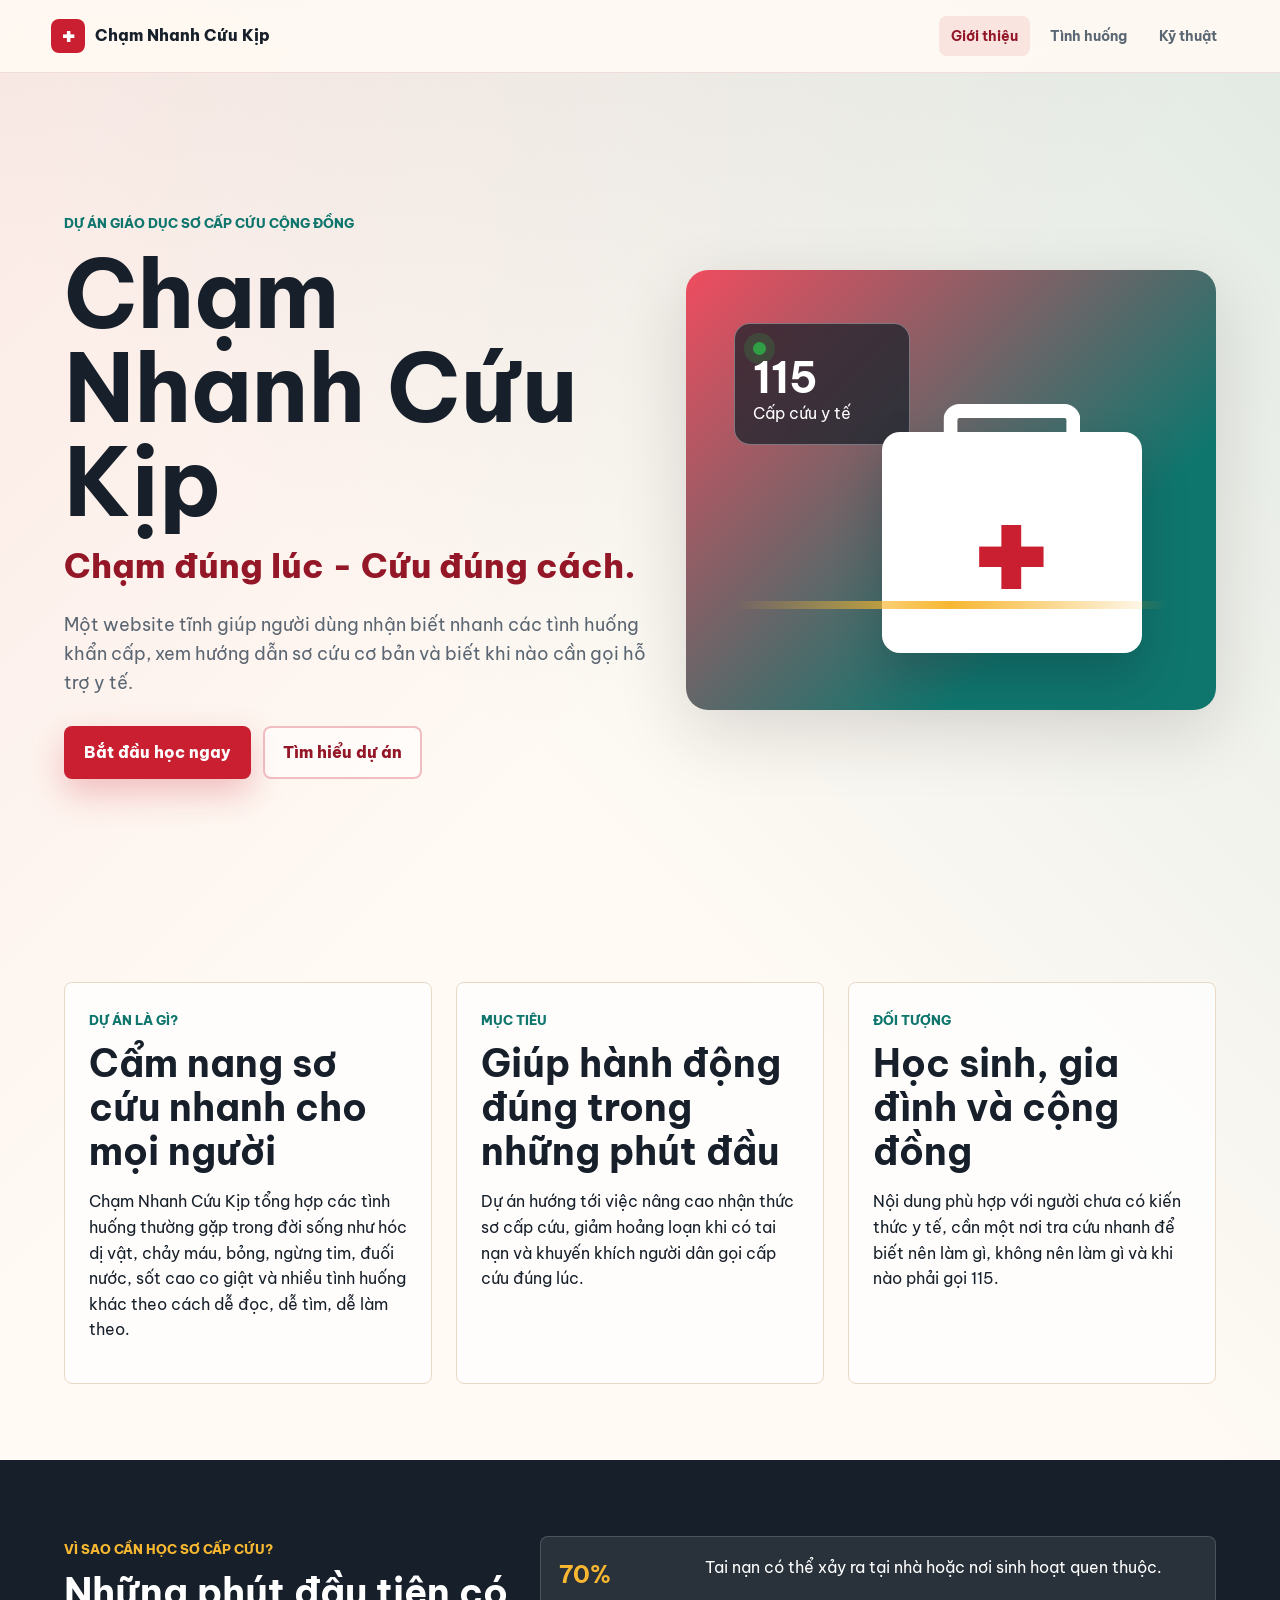
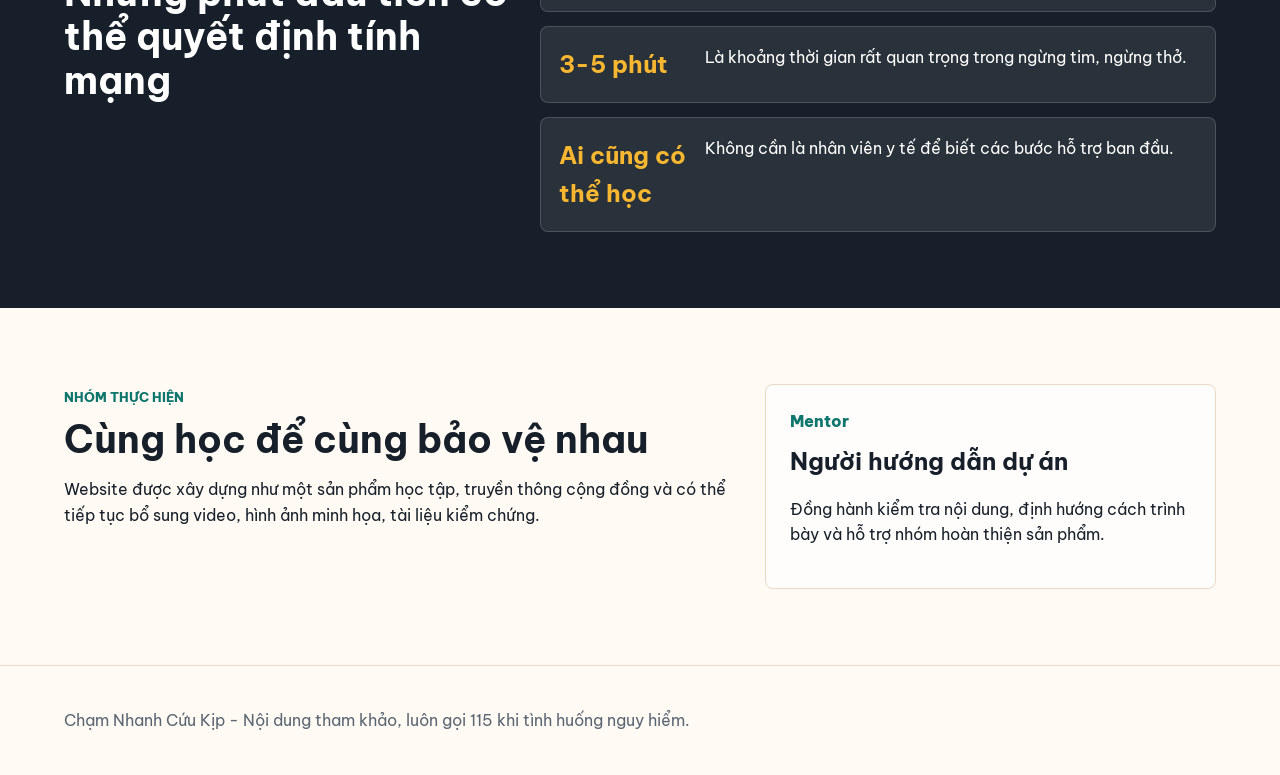
==== index.html @ 4c3e6d43 "first commit" ====
<!DOCTYPE html>
<html lang="vi">
<head>
  <meta charset="UTF-8">
  <meta name="viewport" content="width=device-width, initial-scale=1.0">
  <title>Chạm Nhanh Cứu Kịp | Giới thiệu dự án</title>
  <link rel="preconnect" href="https://fonts.googleapis.com">
  <link rel="preconnect" href="https://fonts.gstatic.com" crossorigin>
  <link href="https://fonts.googleapis.com/css2?family=Be+Vietnam+Pro:wght@400;600;700;800&display=swap" rel="stylesheet">
  <link rel="stylesheet" href="styles.css">
</head>
<body>
  <header class="site-header">
    <a class="brand" href="index.html">
      <span class="brand-mark">+</span>
      <span>Chạm Nhanh Cứu Kịp</span>
    </a>
    <nav class="nav-links" aria-label="Điều hướng chính">
      <a class="active" href="index.html">Giới thiệu</a>
      <a href="situations.html">Tình huống</a>
      <a href="situations.html#techniques">Kỹ thuật</a>
    </nav>
  </header>

  <main>
    <section class="hero">
      <div class="hero-content">
        <p class="eyebrow">Dự án giáo dục sơ cấp cứu cộng đồng</p>
        <h1>Chạm Nhanh Cứu Kịp</h1>
        <p class="slogan">Chạm đúng lúc - Cứu đúng cách.</p>
        <p class="hero-copy">
          Một website tĩnh giúp người dùng nhận biết nhanh các tình huống khẩn cấp,
          xem hướng dẫn sơ cứu cơ bản và biết khi nào cần gọi hỗ trợ y tế.
        </p>
        <div class="hero-actions">
          <a class="button primary" href="situations.html">Bắt đầu học ngay</a>
          <a class="button secondary" href="#about">Tìm hiểu dự án</a>
        </div>
      </div>

      <div class="hero-visual" aria-label="Minh họa sơ cấp cứu">
        <div class="pulse-card">
          <span class="pulse-dot"></span>
          <strong>115</strong>
          <span>Cấp cứu y tế</span>
        </div>
        <div class="first-aid-kit">
          <span class="kit-cross">+</span>
        </div>
        <div class="signal-line"></div>
      </div>
    </section>

    <section id="about" class="section intro-grid">
      <article>
        <span class="section-label">Dự án là gì?</span>
        <h2>Cẩm nang sơ cứu nhanh cho mọi người</h2>
        <p>
          Chạm Nhanh Cứu Kịp tổng hợp các tình huống thường gặp trong đời sống như
          hóc dị vật, chảy máu, bỏng, ngừng tim, đuối nước, sốt cao co giật và nhiều
          tình huống khác theo cách dễ đọc, dễ tìm, dễ làm theo.
        </p>
      </article>
      <article>
        <span class="section-label">Mục tiêu</span>
        <h2>Giúp hành động đúng trong những phút đầu</h2>
        <p>
          Dự án hướng tới việc nâng cao nhận thức sơ cấp cứu, giảm hoảng loạn khi có
          tai nạn và khuyến khích người dân gọi cấp cứu đúng lúc.
        </p>
      </article>
      <article>
        <span class="section-label">Đối tượng</span>
        <h2>Học sinh, gia đình và cộng đồng</h2>
        <p>
          Nội dung phù hợp với người chưa có kiến thức y tế, cần một nơi tra cứu nhanh
          để biết nên làm gì, không nên làm gì và khi nào phải gọi 115.
        </p>
      </article>
    </section>

    <section class="section reason-band">
      <div>
        <span class="section-label">Vì sao cần học sơ cấp cứu?</span>
        <h2>Những phút đầu tiên có thể quyết định tính mạng</h2>
      </div>
      <div class="reason-list">
        <div><strong>70%</strong><span>Tai nạn có thể xảy ra tại nhà hoặc nơi sinh hoạt quen thuộc.</span></div>
        <div><strong>3-5 phút</strong><span>Là khoảng thời gian rất quan trọng trong ngừng tim, ngừng thở.</span></div>
        <div><strong>Ai cũng có thể học</strong><span>Không cần là nhân viên y tế để biết các bước hỗ trợ ban đầu.</span></div>
      </div>
    </section>

    <section class="section team-section">
      <div>
        <span class="section-label">Nhóm thực hiện</span>
        <h2>Cùng học để cùng bảo vệ nhau</h2>
        <p>
          Website được xây dựng như một sản phẩm học tập, truyền thông cộng đồng và
          có thể tiếp tục bổ sung video, hình ảnh minh họa, tài liệu kiểm chứng.
        </p>
      </div>
      <div class="mentor-box">
        <span>Mentor</span>
        <strong>Người hướng dẫn dự án</strong>
        <p>Đồng hành kiểm tra nội dung, định hướng cách trình bày và hỗ trợ nhóm hoàn thiện sản phẩm.</p>
      </div>
    </section>
  </main>

  <footer class="footer">
    <p>Chạm Nhanh Cứu Kịp - Nội dung tham khảo, luôn gọi 115 khi tình huống nguy hiểm.</p>
  </footer>
</body>
</html>
---- styles.css ----
:root {
  --red: #c91f31;
  --red-dark: #941728;
  --teal: #0f766e;
  --ink: #17202a;
  --muted: #5b6673;
  --paper: #fffaf4;
  --cream: #f8efe4;
  --line: #ead9c7;
  --white: #ffffff;
  --yellow: #f7b731;
  --green: #2f9e44;
  --shadow: 0 22px 70px rgba(34, 24, 18, 0.14);
}

* {
  box-sizing: border-box;
}

html {
  scroll-behavior: smooth;
}

body {
  margin: 0;
  color: var(--ink);
  background:
    linear-gradient(135deg, rgba(201, 31, 49, 0.08), transparent 36%),
    linear-gradient(225deg, rgba(15, 118, 110, 0.12), transparent 42%),
    var(--paper);
  font-family: "Be Vietnam Pro", sans-serif;
  line-height: 1.6;
}

a {
  color: inherit;
  text-decoration: none;
}

.site-header {
  position: sticky;
  top: 0;
  z-index: 20;
  display: flex;
  align-items: center;
  justify-content: space-between;
  gap: 18px;
  padding: 16px clamp(18px, 4vw, 64px);
  background: rgba(255, 250, 244, 0.92);
  border-bottom: 1px solid rgba(148, 23, 40, 0.12);
  backdrop-filter: blur(14px);
}

.brand {
  display: inline-flex;
  align-items: center;
  gap: 10px;
  font-weight: 800;
}

.brand-mark {
  display: grid;
  width: 34px;
  height: 34px;
  place-items: center;
  color: var(--white);
  background: var(--red);
  border-radius: 8px;
  font-size: 26px;
  line-height: 1;
}

.nav-links {
  display: flex;
  flex-wrap: wrap;
  gap: 8px;
}

.nav-links a {
  padding: 9px 12px;
  border-radius: 8px;
  color: var(--muted);
  font-weight: 700;
  font-size: 14px;
}

.nav-links a:hover,
.nav-links .active {
  color: var(--red-dark);
  background: rgba(201, 31, 49, 0.09);
}

.hero {
  min-height: calc(100vh - 67px);
  display: grid;
  grid-template-columns: minmax(0, 1.05fr) minmax(320px, 0.95fr);
  align-items: center;
  gap: 36px;
  padding: clamp(34px, 5vw, 72px) clamp(18px, 5vw, 76px);
  overflow: hidden;
}

.hero-content h1,
.page-title h1 {
  margin: 10px 0 10px;
  font-size: clamp(42px, 8vw, 94px);
  line-height: 1;
  letter-spacing: 0;
}

.slogan {
  margin: 0;
  color: var(--red-dark);
  font-size: clamp(21px, 3vw, 34px);
  font-weight: 800;
}

.hero-copy,
.page-title p {
  max-width: 690px;
  color: var(--muted);
  font-size: 18px;
}

.eyebrow,
.section-label {
  color: var(--teal);
  font-weight: 800;
  text-transform: uppercase;
  letter-spacing: 0;
  font-size: 13px;
}

.hero-actions {
  display: flex;
  flex-wrap: wrap;
  gap: 12px;
  margin-top: 28px;
}

.button {
  display: inline-flex;
  align-items: center;
  justify-content: center;
  min-height: 46px;
  padding: 12px 18px;
  border: 2px solid transparent;
  border-radius: 8px;
  font-weight: 800;
}

.button.primary {
  color: var(--white);
  background: var(--red);
  box-shadow: 0 14px 34px rgba(201, 31, 49, 0.26);
}

.button.secondary {
  color: var(--red-dark);
  border-color: rgba(201, 31, 49, 0.28);
  background: rgba(255, 255, 255, 0.55);
}

.hero-visual {
  position: relative;
  min-height: 440px;
  border-radius: 22px;
  background:
    radial-gradient(circle at 28% 24%, rgba(255, 255, 255, 0.95), transparent 0 22%, transparent 23%),
    linear-gradient(135deg, #f04c5f, #0f766e 72%);
  box-shadow: var(--shadow);
}

.first-aid-kit {
  position: absolute;
  right: 14%;
  bottom: 13%;
  width: min(260px, 58%);
  aspect-ratio: 1.18;
  border-radius: 18px;
  background: var(--white);
  box-shadow: 0 24px 45px rgba(23, 32, 42, 0.25);
}

.first-aid-kit::before {
  content: "";
  position: absolute;
  top: -28px;
  left: 50%;
  width: 42%;
  height: 38px;
  border: 14px solid var(--white);
  border-bottom: 0;
  border-radius: 16px 16px 0 0;
  transform: translateX(-50%);
}

.kit-cross {
  position: absolute;
  inset: 0;
  display: grid;
  place-items: center;
  color: var(--red);
  font-size: clamp(84px, 12vw, 148px);
  font-weight: 800;
}

.pulse-card {
  position: absolute;
  top: 12%;
  left: 9%;
  display: grid;
  gap: 2px;
  width: 176px;
  padding: 18px;
  color: var(--white);
  background: rgba(23, 32, 42, 0.72);
  border: 1px solid rgba(255, 255, 255, 0.35);
  border-radius: 16px;
  backdrop-filter: blur(8px);
}

.pulse-card strong {
  font-size: 42px;
  line-height: 1;
}

.pulse-dot {
  width: 13px;
  height: 13px;
  border-radius: 50%;
  background: var(--green);
  box-shadow: 0 0 0 9px rgba(47, 158, 68, 0.22);
}

.signal-line {
  position: absolute;
  left: 9%;
  right: 9%;
  bottom: 23%;
  height: 8px;
  background: linear-gradient(90deg, transparent, var(--yellow), transparent);
  border-radius: 999px;
}

.section {
  padding: clamp(42px, 6vw, 76px) clamp(18px, 5vw, 76px);
}

.intro-grid,
.team-section {
  display: grid;
  grid-template-columns: repeat(3, minmax(0, 1fr));
  gap: 24px;
}

.intro-grid article,
.mentor-box,
.knowledge-grid article {
  padding: 24px;
  background: rgba(255, 255, 255, 0.72);
  border: 1px solid var(--line);
  border-radius: 8px;
}

.intro-grid h2,
.team-section h2,
.reason-band h2,
.technique-section h2,
.knowledge-section h2 {
  margin: 8px 0 12px;
  font-size: clamp(25px, 3vw, 42px);
  line-height: 1.15;
}

.reason-band {
  display: grid;
  grid-template-columns: 0.8fr 1.2fr;
  gap: 26px;
  background: var(--ink);
  color: var(--white);
}

.reason-band .section-label {
  color: var(--yellow);
}

.reason-list {
  display: grid;
  gap: 14px;
}

.reason-list div {
  display: grid;
  grid-template-columns: 130px 1fr;
  gap: 16px;
  padding: 18px;
  background: rgba(255, 255, 255, 0.08);
  border: 1px solid rgba(255, 255, 255, 0.16);
  border-radius: 8px;
}

.reason-list strong {
  color: var(--yellow);
  font-size: 24px;
}

.team-section {
  grid-template-columns: 1.2fr 0.8fr;
  align-items: start;
}

.mentor-box span {
  color: var(--teal);
  font-weight: 800;
}

.mentor-box strong {
  display: block;
  margin-top: 8px;
  font-size: 24px;
}

.page-title {
  padding: clamp(38px, 5vw, 70px) clamp(18px, 5vw, 76px) 24px;
}

.search-box {
  display: grid;
  gap: 8px;
  max-width: 760px;
  margin-top: 24px;
  font-weight: 800;
}

.search-box input {
  width: 100%;
  min-height: 54px;
  padding: 0 16px;
  color: var(--ink);
  background: var(--white);
  border: 2px solid rgba(15, 118, 110, 0.22);
  border-radius: 8px;
  font: inherit;
  outline: none;
}

.search-box input:focus {
  border-color: var(--teal);
  box-shadow: 0 0 0 4px rgba(15, 118, 110, 0.12);
}

.card-grid {
  display: grid;
  grid-template-columns: repeat(auto-fit, minmax(190px, 1fr));
  gap: 16px;
}

.situation-card {
  display: grid;
  gap: 12px;
  min-height: 168px;
  padding: 18px;
  background: var(--white);
  border: 1px solid var(--line);
  border-radius: 8px;
  box-shadow: 0 12px 28px rgba(23, 32, 42, 0.07);
  transition: transform 160ms ease, border-color 160ms ease;
}

.situation-card:hover {
  transform: translateY(-4px);
  border-color: rgba(201, 31, 49, 0.36);
}

.card-icon {
  width: 54px;
  height: 54px;
  display: grid;
  place-items: center;
  background: rgba(201, 31, 49, 0.09);
  border-radius: 8px;
  font-size: 30px;
}

.situation-card strong {
  font-size: 18px;
  line-height: 1.25;
}

.situation-card span:last-child {
  color: var(--muted);
  font-size: 14px;
}

.empty-state {
  padding: 20px;
  color: var(--red-dark);
  font-weight: 800;
}

.technique-grid,
.knowledge-grid {
  display: grid;
  grid-template-columns: repeat(auto-fit, minmax(260px, 1fr));
  gap: 16px;
  margin-top: 20px;
}

.technique-group {
  padding: 20px;
  background: rgba(255, 255, 255, 0.76);
  border: 1px solid var(--line);
  border-radius: 8px;
}

.technique-group h3,
.knowledge-grid h3 {
  margin: 0 0 10px;
}

.pill-list {
  display: flex;
  flex-wrap: wrap;
  gap: 8px;
}

.pill {
  padding: 7px 10px;
  color: var(--teal);
  background: rgba(15, 118, 110, 0.09);
  border-radius: 8px;
  font-size: 13px;
  font-weight: 800;
}

.detail-page {
  padding: clamp(28px, 5vw, 62px) clamp(18px, 5vw, 76px);
}

.detail-hero {
  display: grid;
  grid-template-columns: 0.95fr 1.05fr;
  gap: 28px;
  align-items: center;
}

.illustration {
  min-height: 330px;
  display: grid;
  place-items: center;
  color: var(--white);
  background:
    radial-gradient(circle at 30% 22%, rgba(255, 255, 255, 0.34), transparent 0 18%, transparent 19%),
    linear-gradient(135deg, var(--red), var(--teal));
  border-radius: 18px;
  box-shadow: var(--shadow);
  font-size: clamp(88px, 16vw, 164px);
}

.detail-title h1 {
  margin: 8px 0 8px;
  font-size: clamp(38px, 6vw, 78px);
  line-height: 1.02;
}

.warning-box {
  padding: 16px;
  color: var(--red-dark);
  background: rgba(201, 31, 49, 0.08);
  border: 1px solid rgba(201, 31, 49, 0.2);
  border-radius: 8px;
  font-weight: 800;
}

.detail-grid {
  display: grid;
  grid-template-columns: repeat(2, minmax(0, 1fr));
  gap: 18px;
  margin-top: 28px;
}

.detail-panel {
  padding: 22px;
  background: var(--white);
  border: 1px solid var(--line);
  border-radius: 8px;
}

.detail-panel h2 {
  margin: 0 0 12px;
}

.detail-panel ul,
.detail-panel ol {
  margin: 0;
  padding-left: 22px;
}

.danger-list li {
  margin-bottom: 8px;
}

.video-panel {
  grid-column: 1 / -1;
}

.tech-buttons {
  display: flex;
  flex-wrap: wrap;
  gap: 10px;
  margin-bottom: 16px;
}

.tech-button {
  min-height: 42px;
  padding: 10px 13px;
  color: var(--red-dark);
  background: rgba(201, 31, 49, 0.08);
  border: 1px solid rgba(201, 31, 49, 0.22);
  border-radius: 8px;
  font: inherit;
  font-weight: 800;
  cursor: pointer;
}

.tech-button.active {
  color: var(--white);
  background: var(--red);
}

.video-frame {
  width: 100%;
  aspect-ratio: 16 / 9;
  border: 0;
  border-radius: 8px;
  background: #111;
}

.footer {
  padding: 26px clamp(18px, 5vw, 76px);
  color: var(--muted);
  border-top: 1px solid var(--line);
}

@media (max-width: 860px) {
  .site-header,
  .hero-actions {
    align-items: flex-start;
  }

  .site-header {
    flex-direction: column;
  }

  .hero,
  .detail-hero,
  .reason-band,
  .team-section,
  .detail-grid {
    grid-template-columns: 1fr;
  }

  .hero {
    min-height: auto;
  }

  .hero-visual {
    min-height: 330px;
  }

  .intro-grid {
    grid-template-columns: 1fr;
  }

  .reason-list div {
    grid-template-columns: 1fr;
  }
}

@media (max-width: 520px) {
  .brand {
    font-size: 14px;
  }

  .nav-links a {
    padding: 8px 9px;
    font-size: 13px;
  }

  .card-grid {
    grid-template-columns: 1fr;
  }
}
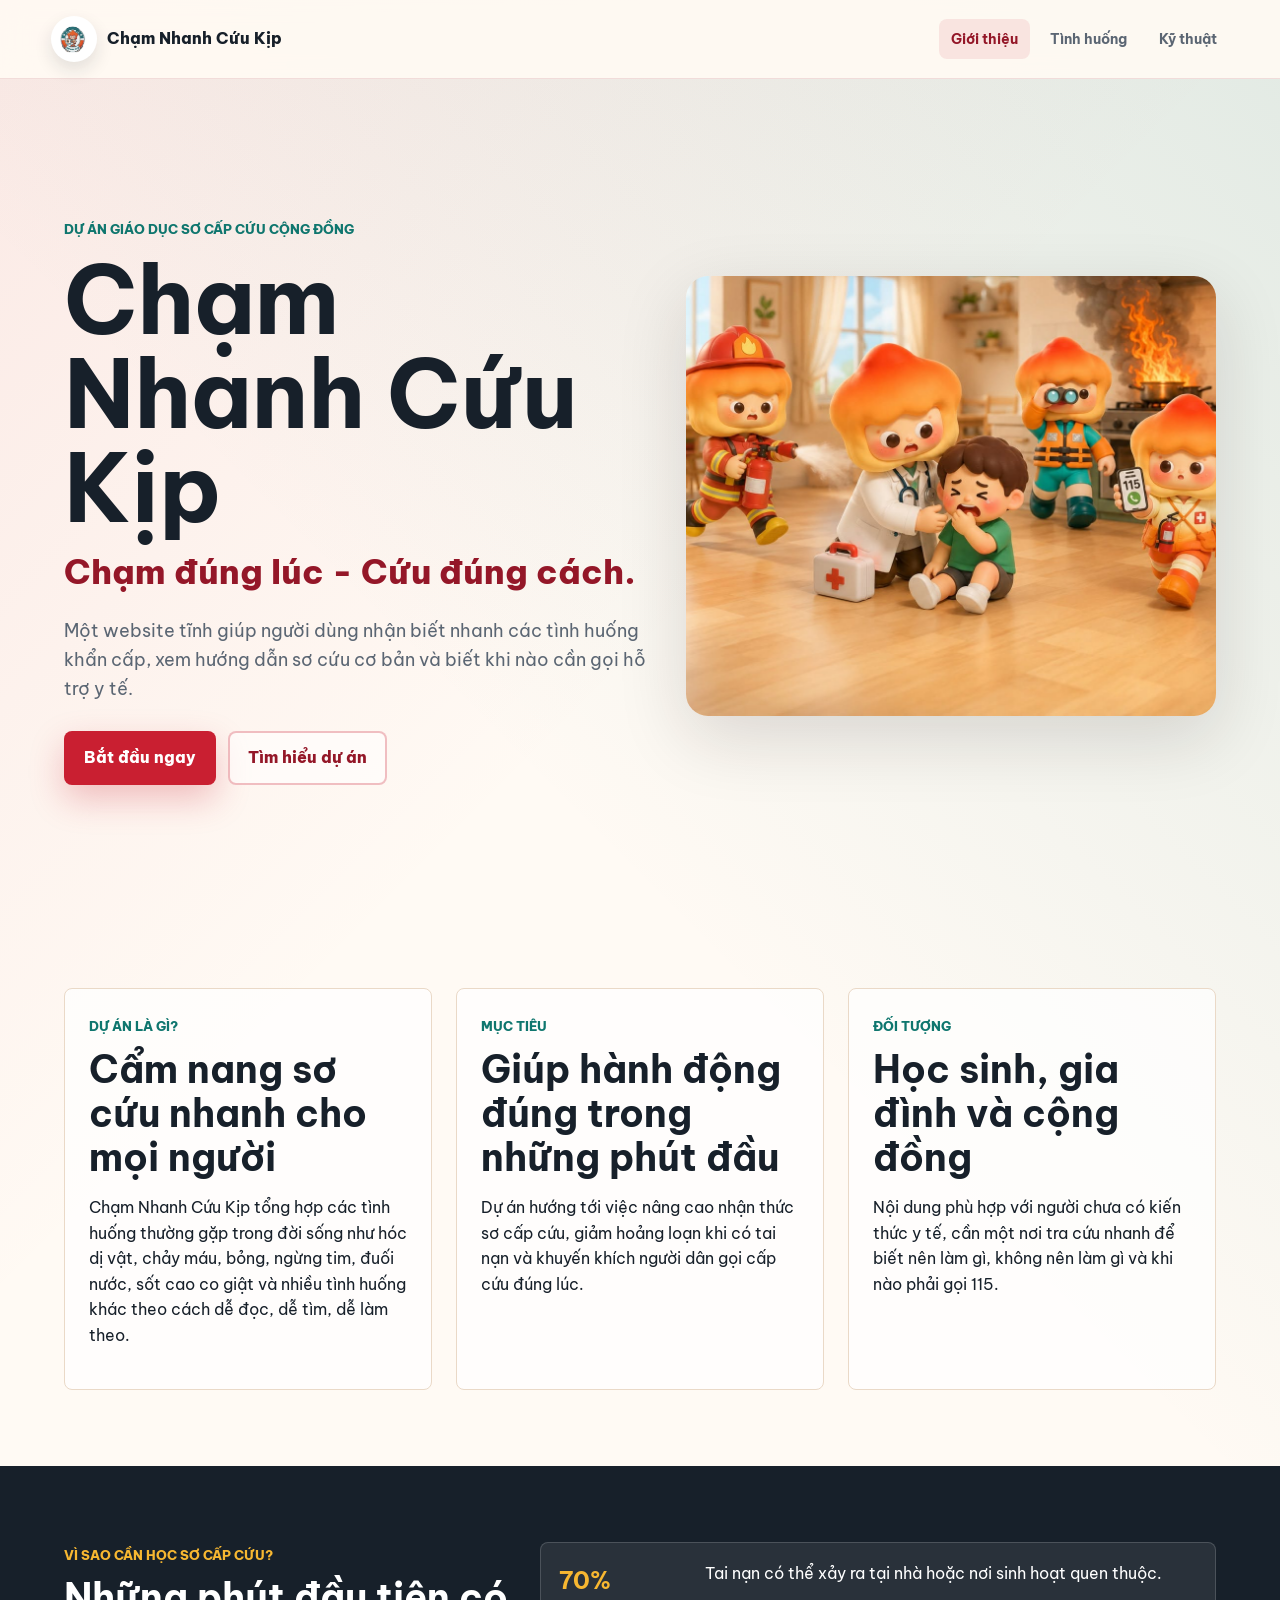
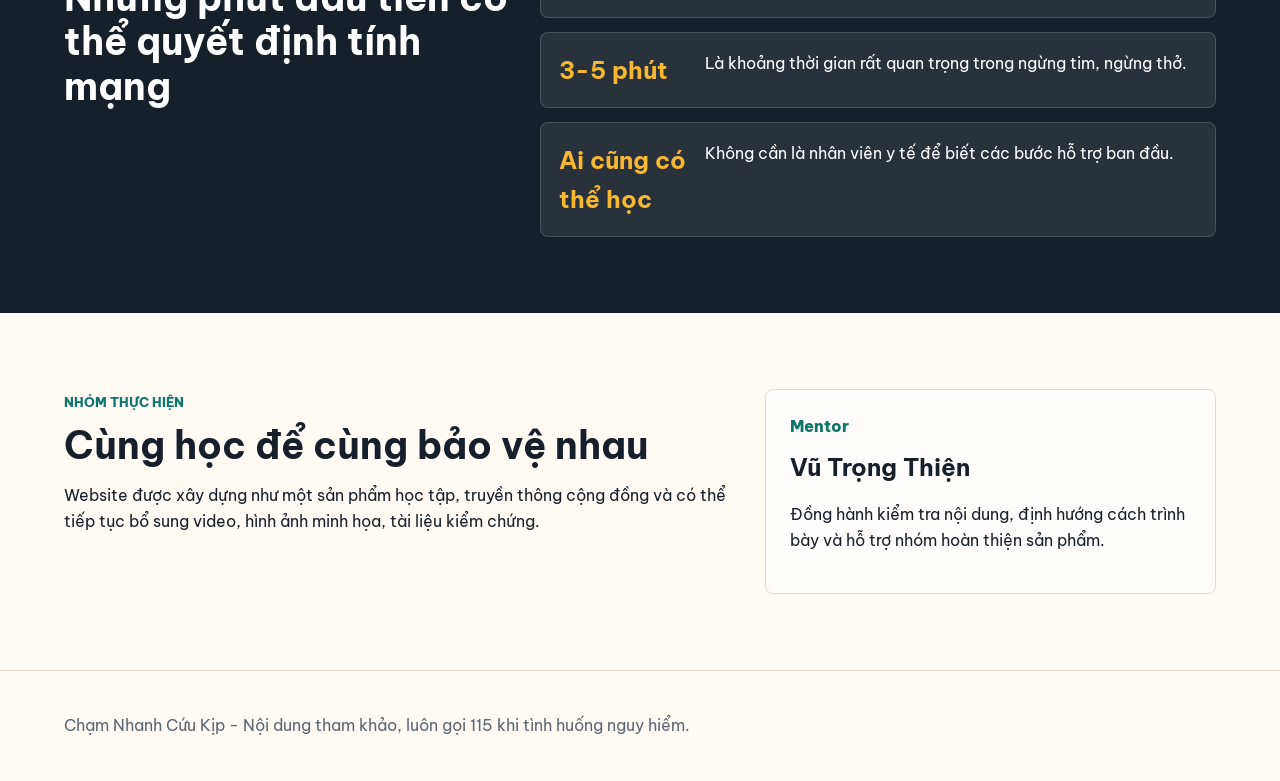
==== commit ee1ee91a: "Update first aid site" ====
--- a/index.html
+++ b/index.html
@@ -12,7 +12,7 @@
 <body>
   <header class="site-header">
     <a class="brand" href="index.html">
-      <span class="brand-mark">+</span>
+      <img class="brand-mark" src="logo.png" alt="Logo Chạm Nhanh Cứu Kịp">
       <span>Chạm Nhanh Cứu Kịp</span>
     </a>
     <nav class="nav-links" aria-label="Điều hướng chính">
@@ -33,21 +33,13 @@
           xem hướng dẫn sơ cứu cơ bản và biết khi nào cần gọi hỗ trợ y tế.
         </p>
         <div class="hero-actions">
-          <a class="button primary" href="situations.html">Bắt đầu học ngay</a>
+          <a class="button primary" href="situations.html">Bắt đầu ngay</a>
           <a class="button secondary" href="#about">Tìm hiểu dự án</a>
         </div>
       </div>
 
-      <div class="hero-visual" aria-label="Minh họa sơ cấp cứu">
-        <div class="pulse-card">
-          <span class="pulse-dot"></span>
-          <strong>115</strong>
-          <span>Cấp cứu y tế</span>
-        </div>
-        <div class="first-aid-kit">
-          <span class="kit-cross">+</span>
-        </div>
-        <div class="signal-line"></div>
+      <div class="hero-visual hero-photo" aria-label="Minh họa sơ cấp cứu">
+        <img src="hero-image.png" alt="Nhân vật sơ cứu trong tình huống khẩn cấp tại nhà">
       </div>
     </section>
 
@@ -102,7 +94,7 @@
       </div>
       <div class="mentor-box">
         <span>Mentor</span>
-        <strong>Người hướng dẫn dự án</strong>
+        <strong>Vũ Trọng Thiện</strong>
         <p>Đồng hành kiểm tra nội dung, định hướng cách trình bày và hỗ trợ nhóm hoàn thiện sản phẩm.</p>
       </div>
     </section>
--- a/styles.css
+++ b/styles.css
@@ -1,4 +1,4 @@
-:root {
+﻿:root {
   --red: #c91f31;
   --red-dark: #941728;
   --teal: #0f766e;
@@ -59,15 +59,12 @@
 }
 
 .brand-mark {
-  display: grid;
-  width: 34px;
-  height: 34px;
-  place-items: center;
-  color: var(--white);
-  background: var(--red);
-  border-radius: 8px;
-  font-size: 26px;
-  line-height: 1;
+  width: 46px;
+  height: 46px;
+  object-fit: contain;
+  border-radius: 50%;
+  background: var(--white);
+  box-shadow: 0 8px 18px rgba(23, 32, 42, 0.12);
 }
 
 .nav-links {
@@ -169,6 +166,19 @@
     radial-gradient(circle at 28% 24%, rgba(255, 255, 255, 0.95), transparent 0 22%, transparent 23%),
     linear-gradient(135deg, #f04c5f, #0f766e 72%);
   box-shadow: var(--shadow);
+}
+
+.hero-photo {
+  overflow: hidden;
+  background: var(--cream);
+}
+
+.hero-photo img {
+  display: block;
+  width: 100%;
+  height: 100%;
+  min-height: 440px;
+  object-fit: cover;
 }
 
 .first-aid-kit {
@@ -393,6 +403,16 @@
   font-size: 14px;
 }
 
+.card-hint {
+  padding: 8px 10px;
+  color: var(--red-dark);
+  background: rgba(201, 31, 49, 0.08);
+  border-radius: 8px;
+  font-size: 13px;
+  font-weight: 800;
+  line-height: 1.45;
+}
+
 .empty-state {
   padding: 20px;
   color: var(--red-dark);
@@ -426,12 +446,41 @@
 }
 
 .pill {
+  display: inline-flex;
+  align-items: center;
+  justify-content: center;
   padding: 7px 10px;
   color: var(--teal);
   background: rgba(15, 118, 110, 0.09);
   border-radius: 8px;
   font-size: 13px;
   font-weight: 800;
+}
+
+.pill-button,
+.tech-button {
+  border: 1px solid rgba(15, 118, 110, 0.18);
+  cursor: pointer;
+  transition: transform 0.18s ease, background-color 0.18s ease, color 0.18s ease, border-color 0.18s ease, box-shadow 0.18s ease;
+}
+
+.pill-button:hover,
+.tech-button:hover {
+  transform: translateY(-1px);
+  box-shadow: 0 10px 24px rgba(23, 32, 42, 0.08);
+}
+
+.pill-button.active,
+.tech-button.active {
+  color: var(--white);
+  background: var(--red);
+  border-color: var(--red);
+}
+
+.pill-button:focus-visible,
+.tech-button:focus-visible {
+  outline: 3px solid rgba(15, 118, 110, 0.28);
+  outline-offset: 2px;
 }
 
 .detail-page {
@@ -487,6 +536,11 @@
   border-radius: 8px;
 }
 
+.technique-hint-panel {
+  background: linear-gradient(180deg, rgba(201, 31, 49, 0.04), rgba(255, 255, 255, 0.98));
+  border-color: rgba(201, 31, 49, 0.18);
+}
+
 .detail-panel h2 {
   margin: 0 0 12px;
 }
@@ -530,11 +584,112 @@
 }
 
 .video-frame {
+  position: relative;
+  display: block;
   width: 100%;
   aspect-ratio: 16 / 9;
-  border: 0;
-  border-radius: 8px;
-  background: #111;
+  overflow: hidden;
+  border-radius: 8px;
+  background: var(--ink);
+}
+
+.video-placeholder img {
+  display: block;
+  width: 100%;
+  height: 100%;
+  object-fit: cover;
+  filter: saturate(1.02) contrast(0.96);
+}
+
+.video-placeholder::after {
+  content: "";
+  position: absolute;
+  inset: 0;
+  background: linear-gradient(180deg, rgba(23, 32, 42, 0.05), rgba(23, 32, 42, 0.24));
+}
+
+.play-button {
+  position: absolute;
+  left: 50%;
+  top: 50%;
+  z-index: 2;
+  display: grid;
+  width: 74px;
+  height: 74px;
+  place-items: center;
+  color: var(--white);
+  background: rgba(201, 31, 49, 0.94);
+  border: 3px solid rgba(255, 255, 255, 0.9);
+  border-radius: 50%;
+  box-shadow: 0 18px 36px rgba(23, 32, 42, 0.28);
+  font-size: 28px;
+  transform: translate(-50%, -50%);
+}
+
+
+.technique-theory,
+.theory-panel {
+  grid-column: 1 / -1;
+}
+
+.technique-theory {
+  display: grid;
+  gap: 18px;
+}
+
+.theory-head h3 {
+  margin: 6px 0 8px;
+  font-size: clamp(22px, 3vw, 34px);
+}
+
+.theory-head p {
+  margin: 0;
+  max-width: 72ch;
+  color: var(--muted);
+}
+
+.theory-viewer {
+  padding: 22px;
+  background: linear-gradient(180deg, rgba(15, 118, 110, 0.03), rgba(255, 255, 255, 0.96));
+  border: 1px solid rgba(15, 118, 110, 0.18);
+  border-radius: 16px;
+  box-shadow: 0 16px 36px rgba(23, 32, 42, 0.06);
+}
+
+.theory-card {
+  display: grid;
+  gap: 18px;
+}
+
+.theory-card h4 {
+  margin: 0 0 8px;
+  color: var(--ink);
+  font-size: 17px;
+}
+
+.theory-card p {
+  margin: 0;
+  line-height: 1.7;
+}
+
+.theory-steps,
+.theory-list {
+  margin: 0;
+  padding-left: 22px;
+  line-height: 1.7;
+}
+
+.theory-steps li + li,
+.theory-list li + li {
+  margin-top: 8px;
+}
+
+.theory-list.danger-list li {
+  color: var(--red-dark);
+}
+
+.theory-panel .tech-buttons {
+  margin-bottom: 0;
 }
 
 .footer {
@@ -583,6 +738,11 @@
     font-size: 14px;
   }
 
+  .brand-mark {
+    width: 40px;
+    height: 40px;
+  }
+
   .nav-links a {
     padding: 8px 9px;
     font-size: 13px;
